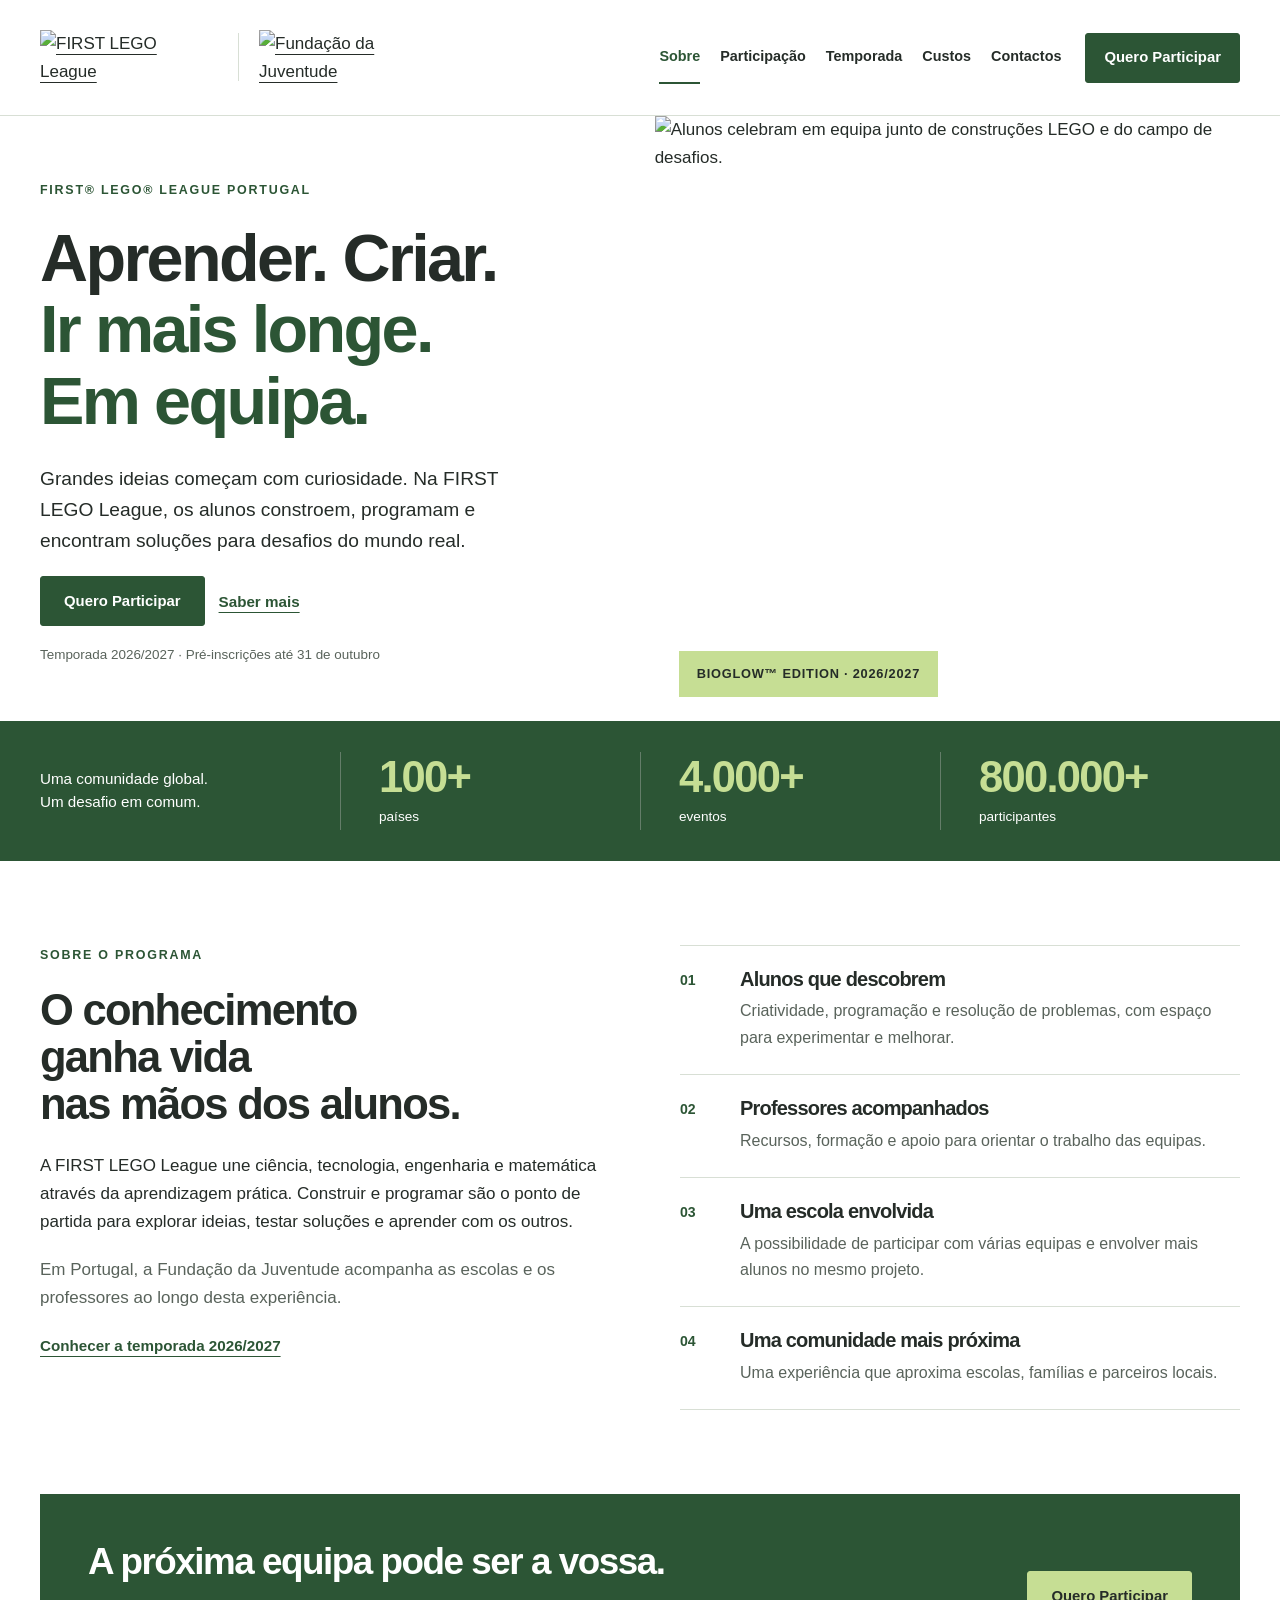
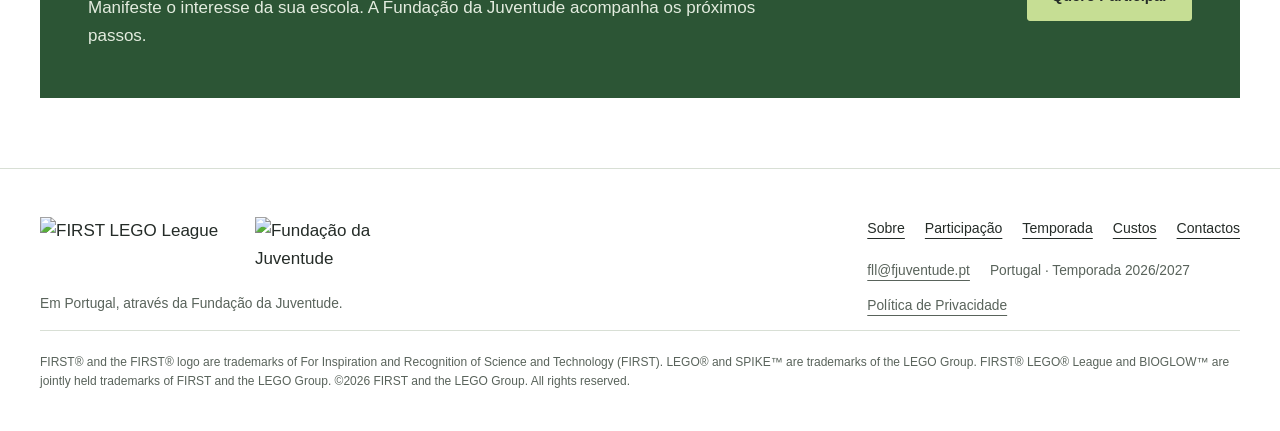
==== index.html @ 689adc3d "Add files via upload" ====
<!doctype html>
<html lang="pt-PT"><head><meta charset="utf-8"><meta name="viewport" content="width=device-width, initial-scale=1">
<title>Sobre · FIRST LEGO League Portugal</title><meta name="description" content="Conheça a FIRST LEGO League Portugal: aprender, construir e programar em equipa. Uma experiência prática para escolas na temporada 2026/2027.">
<meta name="theme-color" content="#2c5535"><link rel="icon" type="image/png" href="assets/fll.png"><link rel="stylesheet" href="styles.css"><script src="site.js" defer></script>
</head><body><a class="skip" href="#conteudo">Saltar para o conteúdo</a>
<header class="site-header"><div class="wrap header-inner"><a class="brand brand-pair" href="index.html" aria-label="FIRST LEGO League Portugal e Fundação da Juventude — Sobre"><img class="brand-fll" src="assets/fll.png" width="607" height="190" alt="FIRST LEGO League"><span class="brand-divider" aria-hidden="true"></span><img class="brand-fj" src="assets/fundacao-juventude-verde.svg" width="3300" height="1259" alt="Fundação da Juventude"></a><button class="menu-toggle" type="button" aria-controls="navigation" aria-expanded="false">Menu</button><nav class="nav" id="navigation" aria-label="Navegação principal"><a href="index.html" aria-current="page">Sobre</a><a href="participacao.html">Participação</a><a href="temporada.html">Temporada</a><a href="custos.html">Custos</a><a href="contactos.html">Contactos</a></nav><a class="btn " href="https://forms.cloud.microsoft/e/A6WMnKZ72Y">Quero Participar</a></div></header>
<main id="conteudo">
<section class="wrap hero"><div class="hero-copy"><p class="eyebrow">FIRST® LEGO® League Portugal</p><h1>Aprender. Criar.<br><span>Ir mais longe.<br>Em equipa.</span></h1><p class="lead">Grandes ideias começam com curiosidade. Na FIRST LEGO League, os alunos constroem, programam e encontram soluções para desafios do mundo real.</p><div class="actions"><a class="btn " href="https://forms.cloud.microsoft/e/A6WMnKZ72Y">Quero Participar</a><a class="text-link" href="participacao.html">Saber mais</a></div><p class="micro">Temporada 2026/2027 · Pré-inscrições até 31 de outubro</p></div><div class="hero-photo"><img src="assets/equipa.jpg" alt="Alunos celebram em equipa junto de construções LEGO e do campo de desafios." fetchpriority="high"><span class="photo-note">BIOGLOW™ EDITION · 2026/2027</span></div></section>
<section class="stats-band" aria-label="Dimensão internacional do programa"><div class="wrap stats"><div class="stats-intro">Uma comunidade global.<br>Um desafio em comum.</div><div class="stat"><strong>100+</strong><span>países</span></div><div class="stat"><strong>4.000+</strong><span>eventos</span></div><div class="stat"><strong>800.000+</strong><span>participantes</span></div></div></section>
<section class="wrap section split"><div class="section-heading"><p class="eyebrow">Sobre o programa</p><h2>O conhecimento<br>ganha vida<br>nas mãos dos alunos.</h2><p>A FIRST LEGO League une ciência, tecnologia, engenharia e matemática através da aprendizagem prática. Construir e programar são o ponto de partida para explorar ideias, testar soluções e aprender com os outros.</p><p class="muted">Em Portugal, a Fundação da Juventude acompanha as escolas e os professores ao longo desta experiência.</p><a class="text-link" href="temporada.html">Conhecer a temporada 2026/2027</a></div><div class="benefits"><div class="benefit"><span class="number">01</span><div><h3>Alunos que descobrem</h3><p>Criatividade, programação e resolução de problemas, com espaço para experimentar e melhorar.</p></div></div><div class="benefit"><span class="number">02</span><div><h3>Professores acompanhados</h3><p>Recursos, formação e apoio para orientar o trabalho das equipas.</p></div></div><div class="benefit"><span class="number">03</span><div><h3>Uma escola envolvida</h3><p>A possibilidade de participar com várias equipas e envolver mais alunos no mesmo projeto.</p></div></div><div class="benefit"><span class="number">04</span><div><h3>Uma comunidade mais próxima</h3><p>Uma experiência que aproxima escolas, famílias e parceiros locais.</p></div></div></div></section>
<section class="wrap"><div class="callout"><div><h2>A próxima equipa pode ser a vossa.</h2><p>Manifeste o interesse da sua escola. A Fundação da Juventude acompanha os próximos passos.</p></div><a class="btn light" href="https://forms.cloud.microsoft/e/A6WMnKZ72Y">Quero Participar</a></div></section>
</main>
<footer class="footer"><div class="wrap"><div class="footer-main"><div><div class="footer-brandline"><img class="footer-logo" src="assets/fll.png" width="607" height="190" alt="FIRST LEGO League"><img class="footer-partner" src="assets/fundacao-juventude-verde.svg" width="3300" height="1259" alt="Fundação da Juventude"></div><p>Em Portugal, através da Fundação da Juventude.</p></div><div><nav class="footer-nav" aria-label="Navegação de rodapé"><a href="index.html">Sobre</a><a href="participacao.html">Participação</a><a href="temporada.html">Temporada</a><a href="custos.html">Custos</a><a href="contactos.html">Contactos</a></nav><div class="footer-contact"><a href="mailto:fll@fjuventude.pt">fll@fjuventude.pt</a><span>Portugal · Temporada 2026/2027</span></div><p class="footer-privacy"><a href="politica-de-privacidade.html">Política de Privacidade</a></p></div></div><p class="legal">FIRST® and the FIRST® logo are trademarks of For Inspiration and Recognition of Science and Technology (FIRST). LEGO® and SPIKE™ are trademarks of the LEGO Group. FIRST® LEGO® League and BIOGLOW™ are jointly held trademarks of FIRST and the LEGO Group. ©2026 FIRST and the LEGO Group. All rights reserved.</p></div></footer>
</body></html>
---- styles.css ----
:root{--ink:#252c28;--green:#2c5535;--light:#c6de94;--purple:#d59cd6;--muted:#59635b;--paper:#fff;--wash:#f1f4ef;--line:#d8dfd5;--max:1200px}*{box-sizing:border-box}html{scroll-behavior:smooth}body{margin:0;background:var(--paper);color:var(--ink);font-family:Arial,Helvetica,sans-serif;font-size:17px;line-height:1.65}a{color:inherit;text-underline-offset:5px}img{display:block;max-width:100%;height:auto}button{font:inherit}h1,h2,h3,p{margin-top:0}h1,h2,h3{line-height:1.08;letter-spacing:-.04em}h1{font-size:clamp(2.7rem,5.2vw,4.6rem);margin-bottom:26px}h2{font-size:clamp(2rem,3.4vw,3rem);margin-bottom:24px}h3{font-size:1.5rem;margin-bottom:14px}p{margin-bottom:20px}.wrap{width:min(var(--max),calc(100% - 80px));margin-inline:auto}.eyebrow{font-size:.78rem;font-weight:700;text-transform:uppercase;letter-spacing:.14em;color:var(--green);margin-bottom:22px}.muted{color:var(--muted)}.lead{font-size:1.2rem;line-height:1.6;max-width:620px}.skip{position:absolute;left:20px;top:-100px;background:white;padding:12px;z-index:20}.skip:focus{top:10px}:focus-visible{outline:3px solid #8b4390;outline-offset:5px}.site-header{background:white;border-bottom:1px solid var(--line)}.header-inner{min-height:115px;display:flex;align-items:center;gap:32px}.brand{display:block;flex-shrink:0;padding:16px 0}.brand img{width:207px}.nav{display:flex;align-items:center;gap:26px;margin-left:auto}.nav a{font-size:.9rem;font-weight:700;text-decoration:none;padding:14px 0;border-bottom:2px solid transparent}.nav a[aria-current=page]{color:var(--green);border-color:var(--green)}.nav a:hover{color:var(--green);border-color:var(--light)}.btn{display:inline-flex;align-items:center;justify-content:center;min-height:50px;padding:13px 23px;border:1px solid var(--green);border-radius:3px;background:var(--green);color:white;text-decoration:none;font-weight:700;font-size:.93rem;line-height:1.4;text-align:center;transition:background .15s}.btn:hover{background:#1d3e25}.btn.light{background:var(--light);border-color:var(--light);color:var(--ink)}.btn.light:hover{background:#d8e9b5}.btn.outline{background:transparent;color:var(--green)}.btn.outline:hover{background:var(--wash)}.menu-toggle{display:none}.actions{display:flex;align-items:center;gap:14px;flex-wrap:wrap}.text-link{font-weight:bold;font-size:.95rem;color:var(--green)}.hero{display:grid;grid-template-columns:1.05fr 1fr;min-height:580px}.hero-copy{padding:64px 54px 54px 0;align-self:center}.hero-copy h1 span{color:var(--green)}.hero-copy .lead{max-width:500px}.hero-photo{position:relative;min-width:0}.hero-photo img{height:100%;width:100%;object-fit:cover;object-position:center}.photo-note{position:absolute;bottom:24px;left:24px;background:var(--light);padding:12px 18px;font-size:.8rem;font-weight:bold;letter-spacing:.06em}.micro{font-size:.84rem;color:var(--muted);margin:18px 0 0}.stats-band{background:var(--green);color:white}.stats{display:grid;grid-template-columns:1fr repeat(3,1fr);padding-block:31px;align-items:center}.stats-intro{font-size:.95rem;line-height:1.5;max-width:180px}.stat{border-left:1px solid #647d69;padding-left:38px}.stat strong{display:block;font-size:clamp(2rem,3.4vw,3.25rem);line-height:1.15;letter-spacing:-.04em;color:var(--light)}.stat span{font-size:.85rem}.section{padding-block:84px}.section.soft{background:var(--wash)}.split{display:grid;grid-template-columns:1fr 1fr;gap:80px;align-items:start}.section-heading{max-width:600px}.benefits{border-top:1px solid var(--line)}.benefit{padding:23px 0;border-bottom:1px solid var(--line);display:grid;grid-template-columns:44px 1fr;gap:16px}.number{color:var(--green);font-weight:bold;font-size:.88rem}.benefit h3{font-size:1.25rem;margin-bottom:8px}.benefit p{margin:0;color:var(--muted);font-size:1rem}.wide-photo{width:100%;aspect-ratio:1.3;object-fit:cover}.callout{background:var(--green);color:white;padding:48px;display:flex;align-items:center;justify-content:space-between;gap:40px}.callout h2{font-size:2.3rem;margin-bottom:12px}.callout p{margin:0;color:#e3ecdf;max-width:680px}.callout .btn{flex-shrink:0}.page-intro{padding:62px 0 45px;max-width:850px}.page-intro h1{font-size:clamp(2.6rem,4.7vw,4rem)}.page-intro .lead{max-width:760px}.facts{display:flex;gap:30px;flex-wrap:wrap;padding:20px 0;border-block:1px solid var(--line);font-size:.95rem}.facts strong{color:var(--green)}.edition-grid{display:grid;grid-template-columns:1fr 1fr;gap:28px}.edition{padding:36px;background:var(--wash);border-top:5px solid var(--green)}.edition.future{border-color:var(--purple)}.edition h2{font-size:2rem}.edition p{color:var(--muted)}.mode{padding:20px 0;border-top:1px solid var(--line)}.mode:last-child{padding-bottom:0}.mode h3{font-size:1.2rem;display:flex;justify-content:space-between;gap:15px}.age{font-size:1rem;letter-spacing:0;font-weight:normal;color:var(--green)}.mode p{margin:0;font-size:1rem}.steps{list-style:none;padding:0;margin:32px 0 0;display:grid;grid-template-columns:repeat(5,1fr);gap:26px}.steps li{padding-top:22px;border-top:2px solid var(--line)}.steps .number{font-size:1.8rem;color:var(--green);display:block;margin-bottom:20px}.steps h3{font-size:1.1rem;letter-spacing:-.02em}.steps p{font-size:.95rem;color:var(--muted);margin:0}.season-hero{background:var(--wash);display:grid;grid-template-columns:1fr 1fr;gap:60px;align-items:center;padding:48px}.season-logo{width:430px;margin:auto}.season-hero h1{font-size:3.3rem}.season-hero .eyebrow{margin-bottom:18px}.field{margin:0;padding:40px 0 0}.field img{width:100%;max-height:590px;object-fit:contain;background:#fafbf9}.field figcaption{font-size:.85rem;color:var(--muted);margin-top:14px}.season-facts{display:grid;grid-template-columns:repeat(3,1fr);gap:32px;margin-top:44px}.season-facts div{border-top:2px solid var(--green);padding-top:20px}.season-facts strong{display:block;font-size:1.7rem;line-height:1.2;color:var(--green);margin-bottom:12px}.season-facts p{font-size:.97rem;color:var(--muted)}.table-wrap{overflow:auto}table{width:100%;border-collapse:collapse;font-size:1rem}caption{text-align:left;color:var(--muted);margin-bottom:18px}th{text-align:left;background:var(--wash);font-size:.9rem;font-weight:normal;color:var(--muted)}th,td{padding:17px 20px;border-bottom:1px solid var(--line)}td:last-child{font-weight:bold;color:var(--green);white-space:nowrap}th:last-child,td:last-child{text-align:right}.prices h2{font-size:2rem}.price-layout{display:grid;grid-template-columns:1fr .85fr;gap:72px}.included{padding:32px;background:var(--wash)}.included h3{font-size:1.25rem}.included ul{padding-left:21px;margin:0 0 26px}.included li{padding-bottom:7px;font-size:.97rem}.included p{margin:0;font-size:.97rem}.note{padding:20px 24px;border-left:4px solid var(--purple);background:var(--wash);font-size:.97rem;margin-top:24px}.note p:last-child{margin-bottom:0}.contact-panel{display:grid;grid-template-columns:1.2fr .8fr;gap:64px;padding:44px;background:var(--wash)}.email{font-size:clamp(1.3rem,3vw,2.25rem);font-weight:bold;color:var(--green);overflow-wrap:anywhere;letter-spacing:-.03em}.contact-panel h2{font-size:1.7rem}.contact-panel .partner{width:220px;margin-bottom:24px}.contact-aside{border-left:1px solid var(--line);padding-left:44px}.contact-aside p{font-size:1rem}.footer{padding:48px 0 28px;margin-top:70px;border-top:1px solid var(--line)}.footer-main{display:flex;justify-content:space-between;align-items:start;gap:40px}.footer-logo{width:170px;margin-bottom:18px}.footer-partner{width:170px;margin-top:12px}.footer p{font-size:.86rem;color:var(--muted);margin:0 0 12px}.footer-nav{display:flex;gap:20px;flex-wrap:wrap;font-size:.88rem;margin-bottom:20px}.legal{border-top:1px solid var(--line);padding-top:22px;margin-top:32px;font-size:.75rem!important;line-height:1.6;max-width:100%}.footer-brandline{display:flex;gap:36px;align-items:center}.spaced{margin-top:32px}.zero-bottom{padding-bottom:0}
@media(min-width:1500px){.hero{min-height:640px}}
@media(max-width:1100px){.header-inner{gap:22px}.nav{gap:16px}.brand img{width:175px}.header-inner>.btn{font-size:.82rem;padding:12px 15px}.hero-copy{padding-right:30px}.wrap{width:calc(100% - 56px)}.split,.price-layout{gap:40px}.stat{padding-left:24px}}
@media(max-width:900px){.header-inner{flex-wrap:wrap;min-height:95px;padding-block:12px;gap:14px}.brand img{width:180px}.menu-toggle{display:block;margin-left:auto;border:1px solid var(--line);background:white;border-radius:3px;padding:9px 14px;font-size:.95rem}.header-inner>.btn{display:none}.nav{width:100%;margin:0;gap:10px;flex-wrap:wrap;justify-content:space-between;padding:6px 0}.js .nav{display:none}.js .nav.is-open{display:flex}.nav a{padding:8px 0}.hero{min-height:500px}.hero-copy{padding-block:40px}.hero h1{font-size:3.1rem}.hero .lead{font-size:1.05rem}.stats{grid-template-columns:repeat(3,1fr)}.stats-intro{grid-column:1/-1;max-width:none;text-align:center;margin-bottom:20px}.stat{text-align:center;padding-left:0}.stat:nth-child(2){border:0}.section{padding-block:60px}.steps{grid-template-columns:repeat(3,1fr)}.season-hero{gap:30px;padding:32px}.callout{padding:32px}.contact-panel{gap:30px}.contact-aside{padding-left:30px}.footer-main{flex-wrap:wrap}}
@media(max-width:640px){body{font-size:16px}.wrap{width:calc(100% - 40px)}.brand img{width:173px}.hero{display:flex;flex-direction:column}.hero-copy{padding:38px 0 32px}.hero h1{font-size:3.2rem;max-width:420px}.hero-photo{height:380px}.photo-note{bottom:18px;left:18px}.stats{padding-block:25px}.stat strong{font-size:1.8rem}.stat span{font-size:.76rem}.stats-intro{font-size:.85rem}.section{padding-block:48px}.split,.edition-grid,.price-layout,.season-hero,.contact-panel{grid-template-columns:1fr;gap:32px}.section-heading{max-width:100%}.callout{display:block;padding:28px}.callout .btn{margin-top:24px}.callout h2{font-size:2rem}.page-intro{padding:38px 0 30px}.page-intro h1{font-size:2.9rem}.lead{font-size:1.1rem}.facts{gap:10px;flex-direction:column}.edition{padding:26px}.steps{grid-template-columns:1fr;gap:12px}.steps li{display:grid;grid-template-columns:45px 1fr;column-gap:12px;padding-top:20px}.steps .number{grid-row:1/3;margin:0;font-size:1.5rem}.steps h3{margin-bottom:8px}.steps p{grid-column:2}.season-hero{padding:28px}.season-logo{max-width:340px}.season-hero h1{font-size:2.7rem}.season-facts{grid-template-columns:1fr;gap:18px}.season-facts p{margin-bottom:0}.field{padding-top:28px}.contact-panel{padding:26px}.contact-aside{padding-left:0;padding-top:26px;border-left:0;border-top:1px solid var(--line)}.footer{margin-top:48px;padding-top:32px}.footer-main{display:block}.footer-nav{margin-top:24px;gap:14px}.footer-brandline{gap:24px}.footer-logo,.footer-partner{width:140px}.prices h2{font-size:1.7rem}th,td{padding:15px 12px}.included{padding:26px}.mode h3{flex-wrap:wrap}.zero-bottom{padding-bottom:0}}
@media(prefers-reduced-motion:reduce){html{scroll-behavior:auto}*{transition:none!important}}

/* Identidades institucionais e vídeo de apresentação. */
.header-inner{gap:24px}.brand-pair{display:flex;align-items:center;gap:20px}.brand-pair .brand-fll{width:178px;height:auto}.brand-pair .brand-fj{width:146px;height:auto}.brand-divider{height:48px;width:1px;background:var(--line);flex-shrink:0}.nav{gap:20px}.header-inner>.btn{padding-inline:18px}.launch-video{display:block;width:100%;aspect-ratio:16/9;background:#101813;margin-top:30px;border-radius:4px}.video-intro{align-items:center}.video-intro h2{margin-bottom:0}.steps strong{font-weight:700;color:var(--green)}
@media(max-width:1180px){.header-inner{flex-wrap:wrap;padding-block:16px;gap:14px}.brand-pair{margin-right:auto}.nav{order:3;width:100%;justify-content:center;gap:32px;margin:0;padding:0}.header-inner>.btn{display:inline-flex}.brand{padding:0}}
@media(max-width:900px){.header-inner>.btn{display:none}.nav{justify-content:space-between;gap:14px}.menu-toggle{margin-left:0}.brand-pair .brand-fll{width:180px}.brand-pair .brand-fj{width:150px}.brand-pair{gap:20px}.header-inner{min-height:100px}}
@media(max-width:640px){.header-inner{gap:12px;padding-block:18px}.brand-pair{gap:12px}.brand-pair .brand-fll{width:132px}.brand-pair .brand-fj{width:112px}.brand-divider{height:36px}.menu-toggle{font-size:.85rem;padding:8px 10px}.header-inner{min-height:92px}.nav{gap:10px}.nav a{font-size:.85rem}.video-intro{gap:16px}.launch-video{margin-top:20px}}
@media(max-width:380px){.brand-pair{gap:8px}.brand-pair .brand-fll{width:112px}.brand-pair .brand-fj{width:92px}.header-inner{gap:8px}.menu-toggle{padding:8px}}

.footer-brandline{align-items:center;margin-bottom:20px}.footer-brandline .footer-logo,.footer-brandline .footer-partner{margin:0;height:56px;width:auto;max-width:none;object-fit:contain}.footer-contact{display:flex;flex-wrap:wrap;align-items:baseline;gap:8px 20px;font-size:.86rem;color:var(--muted);margin-bottom:12px}.footer-contact span{white-space:nowrap}.footer-privacy{margin-top:0!important}.privacy-content{max-width:850px;font-size:1rem;line-height:1.8;overflow-wrap:anywhere}.privacy-content h2{font-size:1.65rem;letter-spacing:-.02em;margin:40px 0 18px;line-height:1.25}.privacy-content h3{font-size:1.12rem;line-height:1.4;margin-top:24px;letter-spacing:0}.privacy-content li{margin-bottom:14px}.privacy-source{margin:36px 0;padding-top:20px;border-top:1px solid var(--line);font-size:.9rem;color:var(--muted)}
@media(max-width:640px){.footer-brandline{gap:24px}.footer-brandline .footer-logo,.footer-brandline .footer-partner{height:46px}.footer-contact{gap:8px 14px}.privacy-content h2{font-size:1.45rem}}
@media(max-width:380px){.footer-brandline{gap:18px}.footer-brandline .footer-logo,.footer-brandline .footer-partner{height:40px}}

/* Dar destaque ao logótipo, compensando as margens transparentes do original. */
.season-hero{grid-template-columns:.85fr 1.15fr;gap:40px}.season-logo{width:100%;max-width:none;aspect-ratio:1.5;object-fit:cover;object-position:center}
@media(max-width:640px){.season-hero{grid-template-columns:1fr;gap:24px}.season-logo{width:100%;max-width:none;aspect-ratio:1.5}}
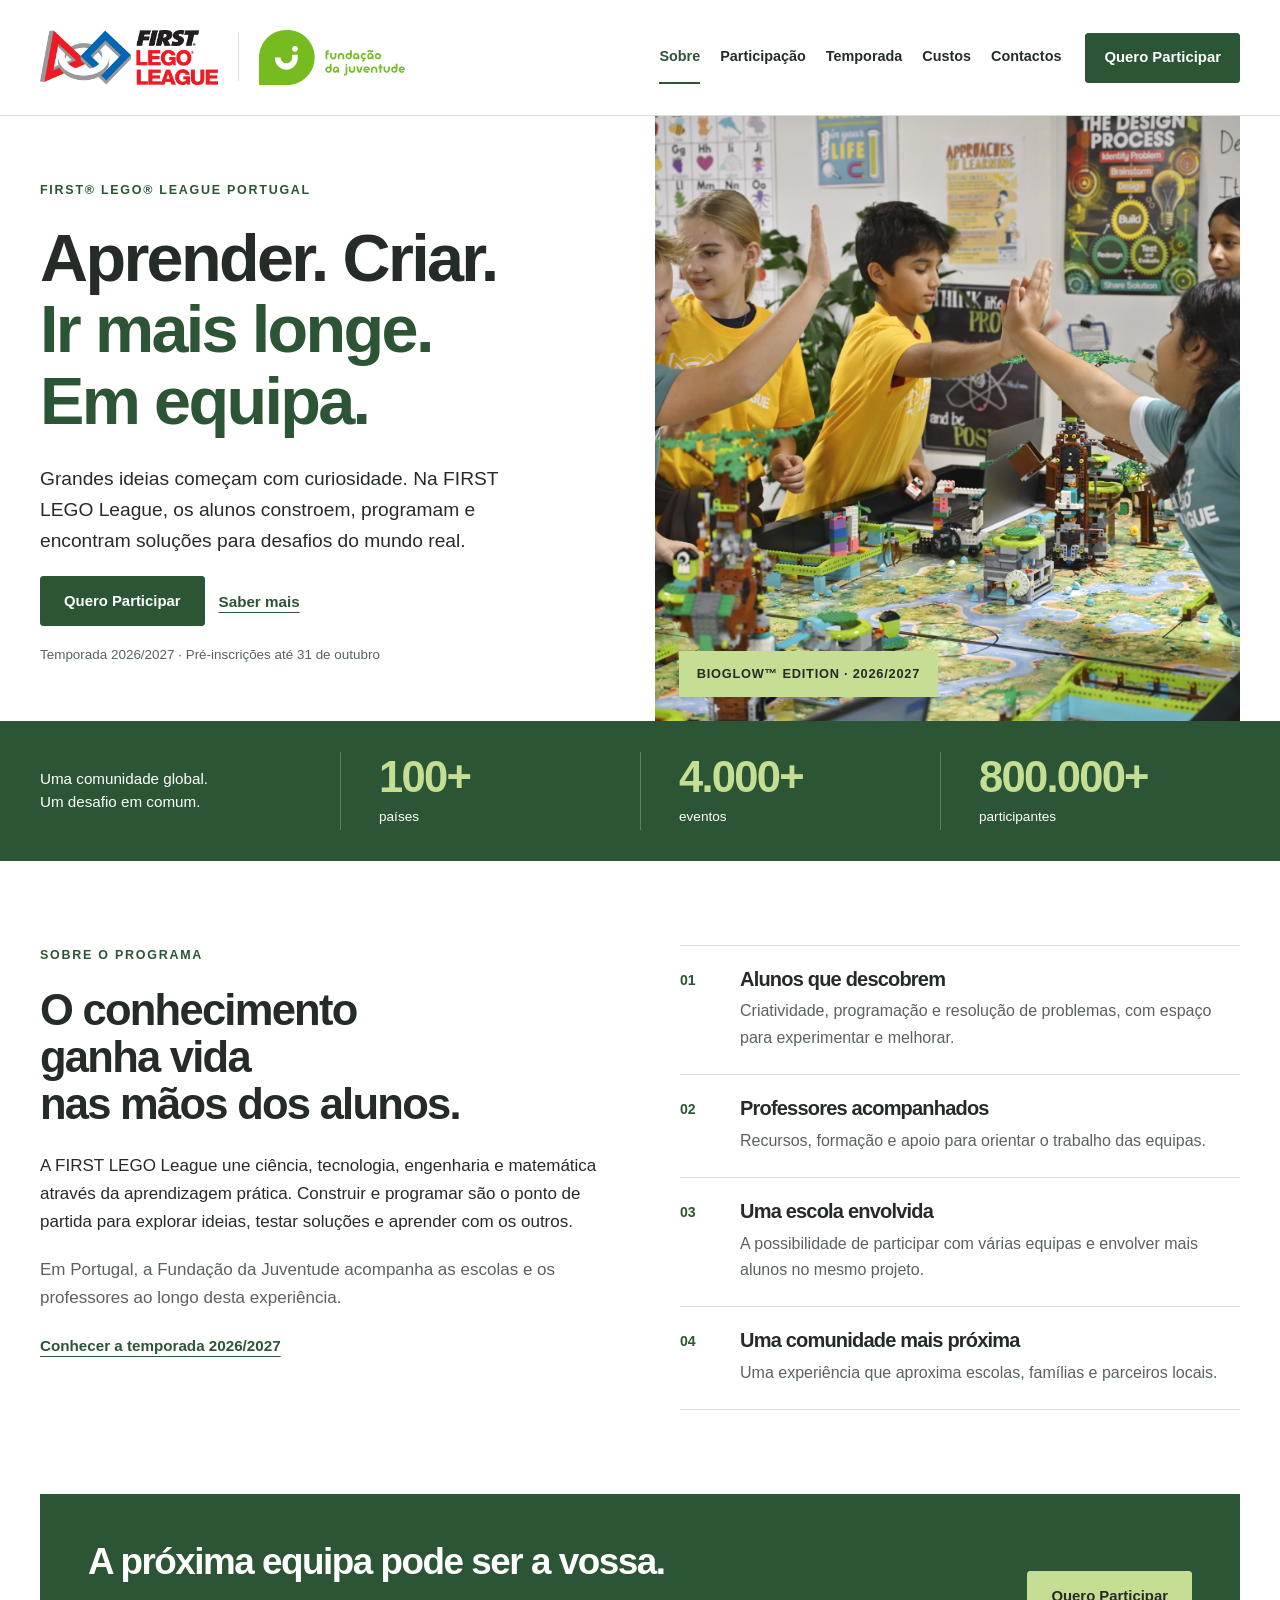
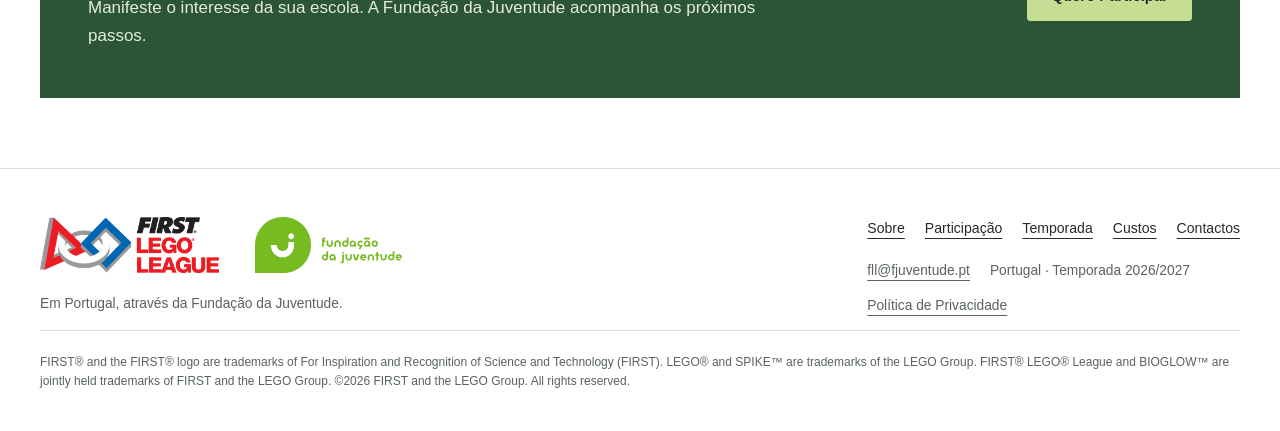
==== commit ea2d6252: "correct 1" ====
--- a/index.html
+++ b/index.html
@@ -1,14 +1,14 @@
 <!doctype html>
 <html lang="pt-PT"><head><meta charset="utf-8"><meta name="viewport" content="width=device-width, initial-scale=1">
 <title>Sobre · FIRST LEGO League Portugal</title><meta name="description" content="Conheça a FIRST LEGO League Portugal: aprender, construir e programar em equipa. Uma experiência prática para escolas na temporada 2026/2027.">
-<meta name="theme-color" content="#2c5535"><link rel="icon" type="image/png" href="assets/fll.png"><link rel="stylesheet" href="styles.css"><script src="site.js" defer></script>
+<meta name="theme-color" content="#2c5535"><link rel="icon" type="image/png" href="fll.png"><link rel="stylesheet" href="styles.css"><script src="site.js" defer></script>
 </head><body><a class="skip" href="#conteudo">Saltar para o conteúdo</a>
-<header class="site-header"><div class="wrap header-inner"><a class="brand brand-pair" href="index.html" aria-label="FIRST LEGO League Portugal e Fundação da Juventude — Sobre"><img class="brand-fll" src="assets/fll.png" width="607" height="190" alt="FIRST LEGO League"><span class="brand-divider" aria-hidden="true"></span><img class="brand-fj" src="assets/fundacao-juventude-verde.svg" width="3300" height="1259" alt="Fundação da Juventude"></a><button class="menu-toggle" type="button" aria-controls="navigation" aria-expanded="false">Menu</button><nav class="nav" id="navigation" aria-label="Navegação principal"><a href="index.html" aria-current="page">Sobre</a><a href="participacao.html">Participação</a><a href="temporada.html">Temporada</a><a href="custos.html">Custos</a><a href="contactos.html">Contactos</a></nav><a class="btn " href="https://forms.cloud.microsoft/e/A6WMnKZ72Y">Quero Participar</a></div></header>
+<header class="site-header"><div class="wrap header-inner"><a class="brand brand-pair" href="index.html" aria-label="FIRST LEGO League Portugal e Fundação da Juventude — Sobre"><img class="brand-fll" src="fll.png" width="607" height="190" alt="FIRST LEGO League"><span class="brand-divider" aria-hidden="true"></span><img class="brand-fj" src="fundacao-juventude-verde.svg" width="3300" height="1259" alt="Fundação da Juventude"></a><button class="menu-toggle" type="button" aria-controls="navigation" aria-expanded="false">Menu</button><nav class="nav" id="navigation" aria-label="Navegação principal"><a href="index.html" aria-current="page">Sobre</a><a href="participacao.html">Participação</a><a href="temporada.html">Temporada</a><a href="custos.html">Custos</a><a href="contactos.html">Contactos</a></nav><a class="btn " href="https://forms.cloud.microsoft/e/A6WMnKZ72Y">Quero Participar</a></div></header>
 <main id="conteudo">
-<section class="wrap hero"><div class="hero-copy"><p class="eyebrow">FIRST® LEGO® League Portugal</p><h1>Aprender. Criar.<br><span>Ir mais longe.<br>Em equipa.</span></h1><p class="lead">Grandes ideias começam com curiosidade. Na FIRST LEGO League, os alunos constroem, programam e encontram soluções para desafios do mundo real.</p><div class="actions"><a class="btn " href="https://forms.cloud.microsoft/e/A6WMnKZ72Y">Quero Participar</a><a class="text-link" href="participacao.html">Saber mais</a></div><p class="micro">Temporada 2026/2027 · Pré-inscrições até 31 de outubro</p></div><div class="hero-photo"><img src="assets/equipa.jpg" alt="Alunos celebram em equipa junto de construções LEGO e do campo de desafios." fetchpriority="high"><span class="photo-note">BIOGLOW™ EDITION · 2026/2027</span></div></section>
+<section class="wrap hero"><div class="hero-copy"><p class="eyebrow">FIRST® LEGO® League Portugal</p><h1>Aprender. Criar.<br><span>Ir mais longe.<br>Em equipa.</span></h1><p class="lead">Grandes ideias começam com curiosidade. Na FIRST LEGO League, os alunos constroem, programam e encontram soluções para desafios do mundo real.</p><div class="actions"><a class="btn " href="https://forms.cloud.microsoft/e/A6WMnKZ72Y">Quero Participar</a><a class="text-link" href="participacao.html">Saber mais</a></div><p class="micro">Temporada 2026/2027 · Pré-inscrições até 31 de outubro</p></div><div class="hero-photo"><img src="equipa.jpg" alt="Alunos celebram em equipa junto de construções LEGO e do campo de desafios." fetchpriority="high"><span class="photo-note">BIOGLOW™ EDITION · 2026/2027</span></div></section>
 <section class="stats-band" aria-label="Dimensão internacional do programa"><div class="wrap stats"><div class="stats-intro">Uma comunidade global.<br>Um desafio em comum.</div><div class="stat"><strong>100+</strong><span>países</span></div><div class="stat"><strong>4.000+</strong><span>eventos</span></div><div class="stat"><strong>800.000+</strong><span>participantes</span></div></div></section>
 <section class="wrap section split"><div class="section-heading"><p class="eyebrow">Sobre o programa</p><h2>O conhecimento<br>ganha vida<br>nas mãos dos alunos.</h2><p>A FIRST LEGO League une ciência, tecnologia, engenharia e matemática através da aprendizagem prática. Construir e programar são o ponto de partida para explorar ideias, testar soluções e aprender com os outros.</p><p class="muted">Em Portugal, a Fundação da Juventude acompanha as escolas e os professores ao longo desta experiência.</p><a class="text-link" href="temporada.html">Conhecer a temporada 2026/2027</a></div><div class="benefits"><div class="benefit"><span class="number">01</span><div><h3>Alunos que descobrem</h3><p>Criatividade, programação e resolução de problemas, com espaço para experimentar e melhorar.</p></div></div><div class="benefit"><span class="number">02</span><div><h3>Professores acompanhados</h3><p>Recursos, formação e apoio para orientar o trabalho das equipas.</p></div></div><div class="benefit"><span class="number">03</span><div><h3>Uma escola envolvida</h3><p>A possibilidade de participar com várias equipas e envolver mais alunos no mesmo projeto.</p></div></div><div class="benefit"><span class="number">04</span><div><h3>Uma comunidade mais próxima</h3><p>Uma experiência que aproxima escolas, famílias e parceiros locais.</p></div></div></div></section>
 <section class="wrap"><div class="callout"><div><h2>A próxima equipa pode ser a vossa.</h2><p>Manifeste o interesse da sua escola. A Fundação da Juventude acompanha os próximos passos.</p></div><a class="btn light" href="https://forms.cloud.microsoft/e/A6WMnKZ72Y">Quero Participar</a></div></section>
 </main>
-<footer class="footer"><div class="wrap"><div class="footer-main"><div><div class="footer-brandline"><img class="footer-logo" src="assets/fll.png" width="607" height="190" alt="FIRST LEGO League"><img class="footer-partner" src="assets/fundacao-juventude-verde.svg" width="3300" height="1259" alt="Fundação da Juventude"></div><p>Em Portugal, através da Fundação da Juventude.</p></div><div><nav class="footer-nav" aria-label="Navegação de rodapé"><a href="index.html">Sobre</a><a href="participacao.html">Participação</a><a href="temporada.html">Temporada</a><a href="custos.html">Custos</a><a href="contactos.html">Contactos</a></nav><div class="footer-contact"><a href="mailto:fll@fjuventude.pt">fll@fjuventude.pt</a><span>Portugal · Temporada 2026/2027</span></div><p class="footer-privacy"><a href="politica-de-privacidade.html">Política de Privacidade</a></p></div></div><p class="legal">FIRST® and the FIRST® logo are trademarks of For Inspiration and Recognition of Science and Technology (FIRST). LEGO® and SPIKE™ are trademarks of the LEGO Group. FIRST® LEGO® League and BIOGLOW™ are jointly held trademarks of FIRST and the LEGO Group. ©2026 FIRST and the LEGO Group. All rights reserved.</p></div></footer>
+<footer class="footer"><div class="wrap"><div class="footer-main"><div><div class="footer-brandline"><img class="footer-logo" src="fll.png" width="607" height="190" alt="FIRST LEGO League"><img class="footer-partner" src="fundacao-juventude-verde.svg" width="3300" height="1259" alt="Fundação da Juventude"></div><p>Em Portugal, através da Fundação da Juventude.</p></div><div><nav class="footer-nav" aria-label="Navegação de rodapé"><a href="index.html">Sobre</a><a href="participacao.html">Participação</a><a href="temporada.html">Temporada</a><a href="custos.html">Custos</a><a href="contactos.html">Contactos</a></nav><div class="footer-contact"><a href="mailto:fll@fjuventude.pt">fll@fjuventude.pt</a><span>Portugal · Temporada 2026/2027</span></div><p class="footer-privacy"><a href="politica-de-privacidade.html">Política de Privacidade</a></p></div></div><p class="legal">FIRST® and the FIRST® logo are trademarks of For Inspiration and Recognition of Science and Technology (FIRST). LEGO® and SPIKE™ are trademarks of the LEGO Group. FIRST® LEGO® League and BIOGLOW™ are jointly held trademarks of FIRST and the LEGO Group. ©2026 FIRST and the LEGO Group. All rights reserved.</p></div></footer>
 </body></html>
